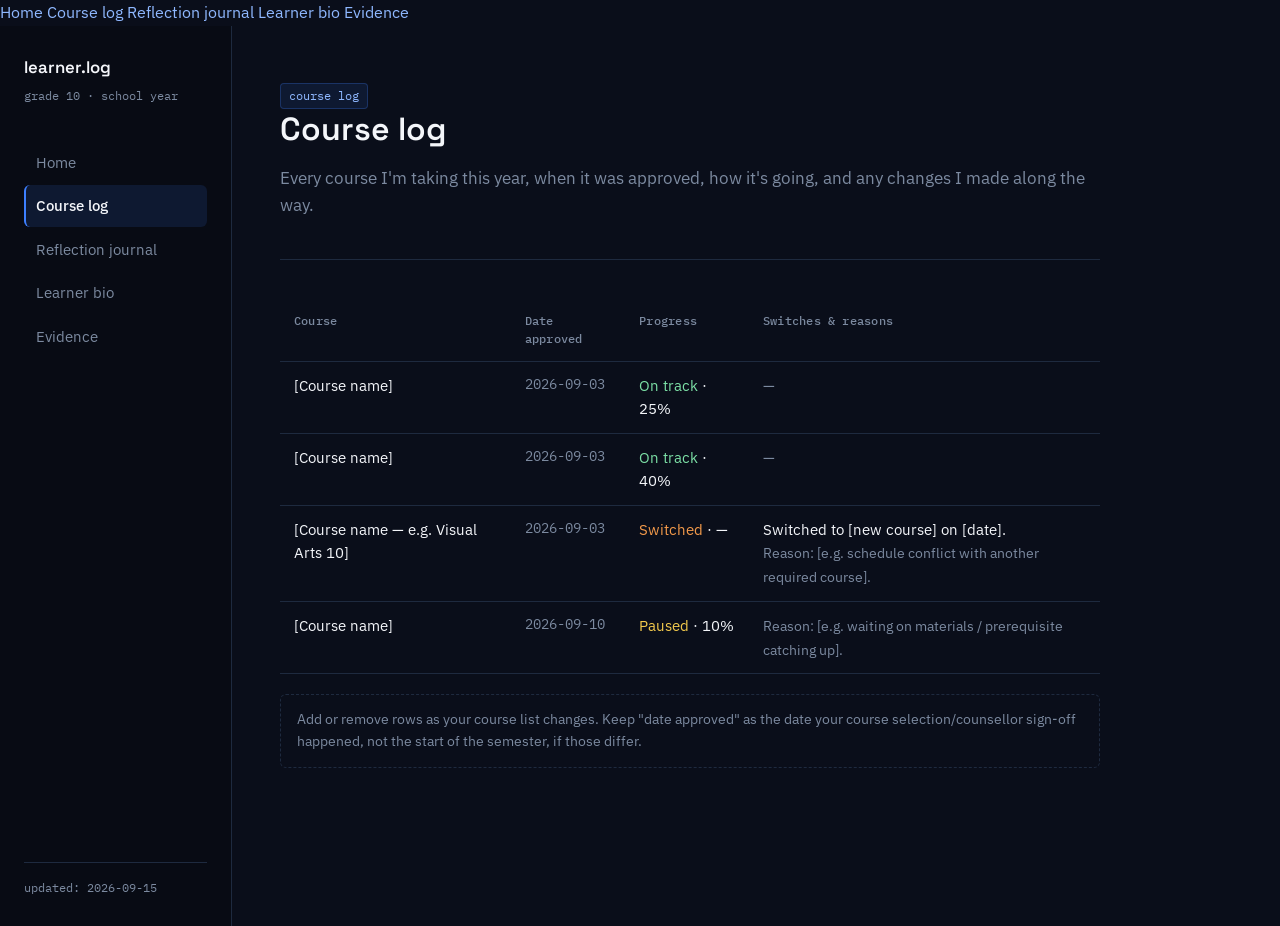
==== course-log.html @ 133d0c23 "Add files via upload" ====
<!DOCTYPE html>
<html lang="en">
<head>
<meta charset="UTF-8">
<meta name="viewport" content="width=device-width, initial-scale=1.0">
<title>Course log — Learner Portfolio</title>
<link rel="stylesheet" href="styles.css">
</head>
<body>

<div class="mobile-topbar">
  <span class="brand">learner.log</span>
</div>
<div class="mobile-nav">
  <a href="index.html">Home</a>
  <a href="course-log.html" class="active">Course log</a>
  <a href="reflection-journal.html">Reflection journal</a>
  <a href="learner-bio.html">Learner bio</a>
  <a href="evidence.html">Evidence</a>
</div>

<div class="shell">
  <aside class="sidebar">
    <div>
      <a href="index.html" class="brand">learner.log</a>
      <div class="brand-sub">grade 10 · school year</div>
      <nav class="nav">
        <a href="index.html">Home</a>
        <a href="course-log.html" class="active">Course log</a>
        <a href="reflection-journal.html">Reflection journal</a>
        <a href="learner-bio.html">Learner bio</a>
        <a href="evidence.html">Evidence</a>
      </nav>
    </div>
    <div class="sidebar-footer">updated: 2026-09-15</div>
  </aside>

  <main class="main">
    <div class="content" style="max-width: 820px;">
      <span class="tag">course log</span>
      <h1>Course log</h1>
      <p class="lede">Every course I'm taking this year, when it was approved, how it's going, and any changes I made along the way.</p>

      <hr class="rule">

      <table>
        <thead>
          <tr>
            <th>Course</th>
            <th>Date approved</th>
            <th>Progress</th>
            <th>Switches &amp; reasons</th>
          </tr>
        </thead>
        <tbody>
          <!-- EDIT: replace each row with your real courses. Duplicate a <tr> block for more rows. -->
          <tr>
            <td>[Course name]</td>
            <td class="dim mono">2026-09-03</td>
            <td><span class="status-ontrack">On track</span> · 25%</td>
            <td class="dim">—</td>
          </tr>
          <tr>
            <td>[Course name]</td>
            <td class="dim mono">2026-09-03</td>
            <td><span class="status-ontrack">On track</span> · 40%</td>
            <td class="dim">—</td>
          </tr>
          <tr>
            <td>[Course name — e.g. Visual Arts 10]</td>
            <td class="dim mono">2026-09-03</td>
            <td><span class="status-switched">Switched</span> · —</td>
            <td>
              Switched to [new course] on [date].<br>
              <span style="color: var(--muted); font-size: 0.85rem;">Reason: [e.g. schedule conflict with another required course].</span>
            </td>
          </tr>
          <tr>
            <td>[Course name]</td>
            <td class="dim mono">2026-09-10</td>
            <td><span class="status-paused">Paused</span> · 10%</td>
            <td class="dim">
              <span style="color: var(--muted); font-size: 0.85rem;">Reason: [e.g. waiting on materials / prerequisite catching up].</span>
            </td>
          </tr>
        </tbody>
      </table>

      <div class="placeholder-note" style="margin-top: 20px;">
        Add or remove rows as your course list changes. Keep "date approved" as the date your course selection/counsellor sign-off happened, not the start of the semester, if those differ.
      </div>
    </div>
  </main>
</div>

</body>
</html>
---- styles.css ----
/* ============================================================
   Learner Portfolio — shared stylesheet
   Palette: black > blue > white, minimal, technical
   ============================================================ */

@import url('https://fonts.googleapis.com/css2?family=Space+Grotesk:wght@500;600;700&family=IBM+Plex+Sans:wght@400;500;600&family=IBM+Plex+Mono:wght@400;500&display=swap');

:root {
  --bg: #0A0E1A;
  --bg-elevated: #101828;
  --bg-sidebar: #080B14;
  --line: #1E2A3F;
  --blue: #3D7FFF;
  --blue-soft: #8FB8FF;
  --white: #F4F6FA;
  --muted: #7C8AA0;

  --font-head: 'Space Grotesk', sans-serif;
  --font-body: 'IBM Plex Sans', sans-serif;
  --font-mono: 'IBM Plex Mono', monospace;

  --sidebar-w: 232px;
  --content-max: 680px;
}

* { box-sizing: border-box; }

html { -webkit-font-smoothing: antialiased; }

body {
  margin: 0;
  background: var(--bg);
  color: var(--white);
  font-family: var(--font-body);
  font-size: 16px;
  line-height: 1.6;
}

a {
  color: var(--blue-soft);
  text-decoration: none;
  border-bottom: 1px solid transparent;
  transition: border-color 0.15s ease, color 0.15s ease;
}
a:hover { border-bottom-color: var(--blue-soft); }
a:focus-visible, button:focus-visible, input:focus-visible, textarea:focus-visible {
  outline: 2px solid var(--blue);
  outline-offset: 2px;
}

h1, h2, h3 {
  font-family: var(--font-head);
  font-weight: 600;
  color: var(--white);
  line-height: 1.25;
  margin: 0 0 0.5em 0;
}
h1 { font-size: 2rem; }
h2 { font-size: 1.35rem; margin-top: 2.5em; }
h3 { font-size: 1.05rem; }

p { margin: 0 0 1em 0; color: var(--white); }
p.lede { color: var(--muted); font-size: 1.05rem; }

.mono {
  font-family: var(--font-mono);
  font-size: 0.85rem;
  color: var(--blue-soft);
}

/* ---------- Layout shell ---------- */

.shell {
  display: flex;
  min-height: 100vh;
}

.sidebar {
  width: var(--sidebar-w);
  flex-shrink: 0;
  background: var(--bg-sidebar);
  border-right: 1px solid var(--line);
  padding: 28px 24px;
  position: sticky;
  top: 0;
  height: 100vh;
  display: flex;
  flex-direction: column;
  justify-content: space-between;
}

.brand {
  display: block;
  font-family: var(--font-head);
  font-weight: 600;
  font-size: 1.05rem;
  color: var(--white);
  margin-bottom: 6px;
  border-bottom: none;
}
.brand:hover { border-bottom: none; color: var(--blue-soft); }

.brand-sub {
  font-family: var(--font-mono);
  font-size: 0.75rem;
  color: var(--muted);
  margin-bottom: 36px;
}

.nav {
  display: flex;
  flex-direction: column;
  gap: 2px;
}

.nav a {
  color: var(--muted);
  border-bottom: none;
  padding: 9px 10px;
  border-radius: 6px;
  font-size: 0.92rem;
  border-left: 2px solid transparent;
}
.nav a:hover { color: var(--white); background: rgba(61,127,255,0.08); }
.nav a.active {
  color: var(--white);
  background: rgba(61,127,255,0.12);
  border-left: 2px solid var(--blue);
  font-weight: 500;
}

.sidebar-footer {
  font-family: var(--font-mono);
  font-size: 0.72rem;
  color: var(--muted);
  border-top: 1px solid var(--line);
  padding-top: 16px;
}

.main {
  flex: 1;
  padding: 56px 48px 96px;
  max-width: 920px;
}

.content {
  max-width: var(--content-max);
}

/* ---------- Mobile top nav ---------- */

.mobile-topbar { display: none; }

@media (max-width: 860px) {
  .shell { flex-direction: column; }
  .sidebar {
    display: none;
  }
  .mobile-topbar {
    display: flex;
    align-items: center;
    justify-content: space-between;
    background: var(--bg-sidebar);
    border-bottom: 1px solid var(--line);
    padding: 16px 20px;
    position: sticky;
    top: 0;
    z-index: 10;
  }
  .mobile-topbar .brand { margin: 0; font-size: 0.98rem; }
  .mobile-nav {
    display: flex;
    gap: 14px;
    overflow-x: auto;
    padding: 12px 20px 14px;
    background: var(--bg-sidebar);
    border-bottom: 1px solid var(--line);
    font-size: 0.85rem;
  }
  .mobile-nav a { color: var(--muted); border-bottom: none; white-space: nowrap; }
  .mobile-nav a.active { color: var(--blue-soft); }
  .main { padding: 32px 22px 72px; }
}

/* ---------- Reusable components ---------- */

.panel {
  background: var(--bg-elevated);
  border: 1px solid var(--line);
  border-radius: 8px;
  padding: 22px 24px;
}

.tag {
  display: inline-block;
  font-family: var(--font-mono);
  font-size: 0.72rem;
  color: var(--blue-soft);
  background: rgba(61,127,255,0.1);
  border: 1px solid rgba(61,127,255,0.25);
  padding: 3px 8px;
  border-radius: 4px;
}

.status-ontrack { color: #7CE0A6; }
.status-paused { color: #F2C94C; }
.status-switched { color: #F2994A; }

/* table */

table {
  width: 100%;
  border-collapse: collapse;
  font-size: 0.92rem;
}
th, td {
  text-align: left;
  padding: 12px 14px;
  border-bottom: 1px solid var(--line);
  vertical-align: top;
}
th {
  font-family: var(--font-mono);
  font-size: 0.72rem;
  color: var(--muted);
  font-weight: 500;
  letter-spacing: 0.02em;
}
td { color: var(--white); }
td.dim { color: var(--muted); }

/* timeline (used only where content is genuinely sequential) */

.timeline {
  position: relative;
  padding-left: 28px;
  border-left: 1px solid var(--line);
}

.timeline-item {
  position: relative;
  margin-bottom: 40px;
}
.timeline-item::before {
  content: "";
  position: absolute;
  left: -33px;
  top: 4px;
  width: 9px;
  height: 9px;
  border-radius: 50%;
  background: var(--bg);
  border: 2px solid var(--blue);
}
.timeline-item:last-child { margin-bottom: 0; }

.entry-date {
  font-family: var(--font-mono);
  font-size: 0.8rem;
  color: var(--blue-soft);
  margin-bottom: 6px;
  display: block;
}

.field-label {
  font-family: var(--font-mono);
  font-size: 0.72rem;
  color: var(--muted);
  text-transform: none;
  margin: 14px 0 4px;
}
.field-label:first-child { margin-top: 0; }

/* evidence grid */

.evidence-grid {
  display: grid;
  grid-template-columns: repeat(auto-fill, minmax(220px, 1fr));
  gap: 16px;
}
.evidence-card {
  background: var(--bg-elevated);
  border: 1px solid var(--line);
  border-radius: 8px;
  padding: 18px;
  display: flex;
  flex-direction: column;
  gap: 10px;
}
.evidence-icon {
  width: 34px;
  height: 34px;
  border-radius: 6px;
  background: rgba(61,127,255,0.12);
  border: 1px solid rgba(61,127,255,0.3);
  display: flex;
  align-items: center;
  justify-content: center;
  color: var(--blue-soft);
  font-family: var(--font-mono);
  font-size: 0.8rem;
}
.evidence-card h3 { margin-bottom: 2px; font-size: 0.98rem; }
.evidence-card p { color: var(--muted); font-size: 0.85rem; margin-bottom: 0; }

.placeholder-note {
  border: 1px dashed var(--line);
  background: transparent;
  color: var(--muted);
  font-size: 0.85rem;
  padding: 14px 16px;
  border-radius: 6px;
}

hr.rule {
  border: none;
  border-top: 1px solid var(--line);
  margin: 40px 0;
}
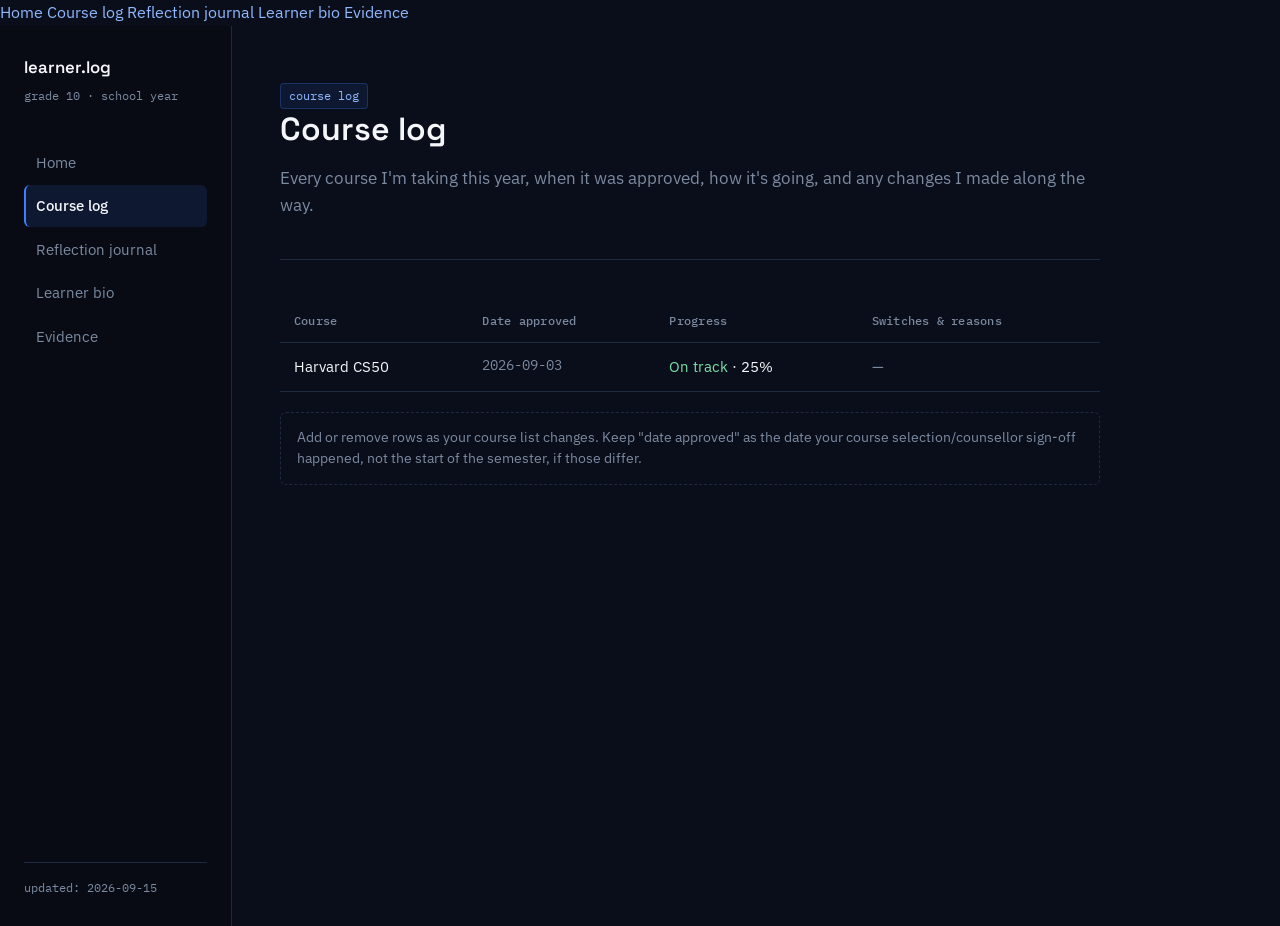
==== commit 4fc88e97: "Update course log with real course name and details" ====
--- a/course-log.html
+++ b/course-log.html
@@ -55,12 +55,12 @@
         <tbody>
           <!-- EDIT: replace each row with your real courses. Duplicate a <tr> block for more rows. -->
           <tr>
-            <td>[Course name]</td>
+            <td>Harvard CS50</td>
             <td class="dim mono">2026-09-03</td>
             <td><span class="status-ontrack">On track</span> · 25%</td>
             <td class="dim">—</td>
           </tr>
-          <tr>
+          <!--<tr>
             <td>[Course name]</td>
             <td class="dim mono">2026-09-03</td>
             <td><span class="status-ontrack">On track</span> · 40%</td>
@@ -83,6 +83,7 @@
               <span style="color: var(--muted); font-size: 0.85rem;">Reason: [e.g. waiting on materials / prerequisite catching up].</span>
             </td>
           </tr>
+          -->
         </tbody>
       </table>
 
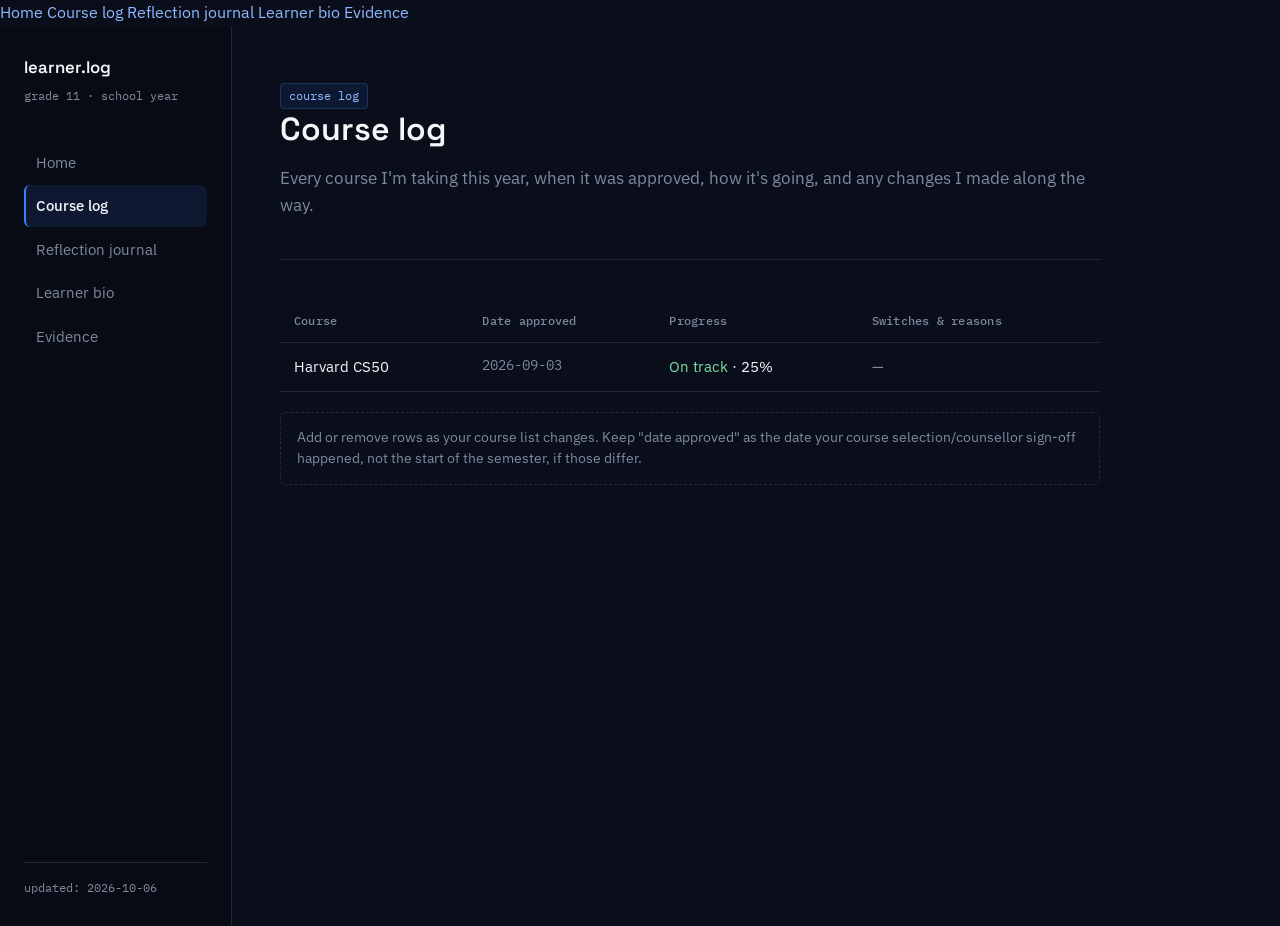
==== commit 15b6f030: "Update grade level and footer date in course-log.html" ====
--- a/course-log.html
+++ b/course-log.html
@@ -23,7 +23,7 @@
   <aside class="sidebar">
     <div>
       <a href="index.html" class="brand">learner.log</a>
-      <div class="brand-sub">grade 10 · school year</div>
+      <div class="brand-sub">grade 11 · school year</div>
       <nav class="nav">
         <a href="index.html">Home</a>
         <a href="course-log.html" class="active">Course log</a>
@@ -32,7 +32,7 @@
         <a href="evidence.html">Evidence</a>
       </nav>
     </div>
-    <div class="sidebar-footer">updated: 2026-09-15</div>
+    <div class="sidebar-footer">updated: 2026-10-06</div>
   </aside>
 
   <main class="main">
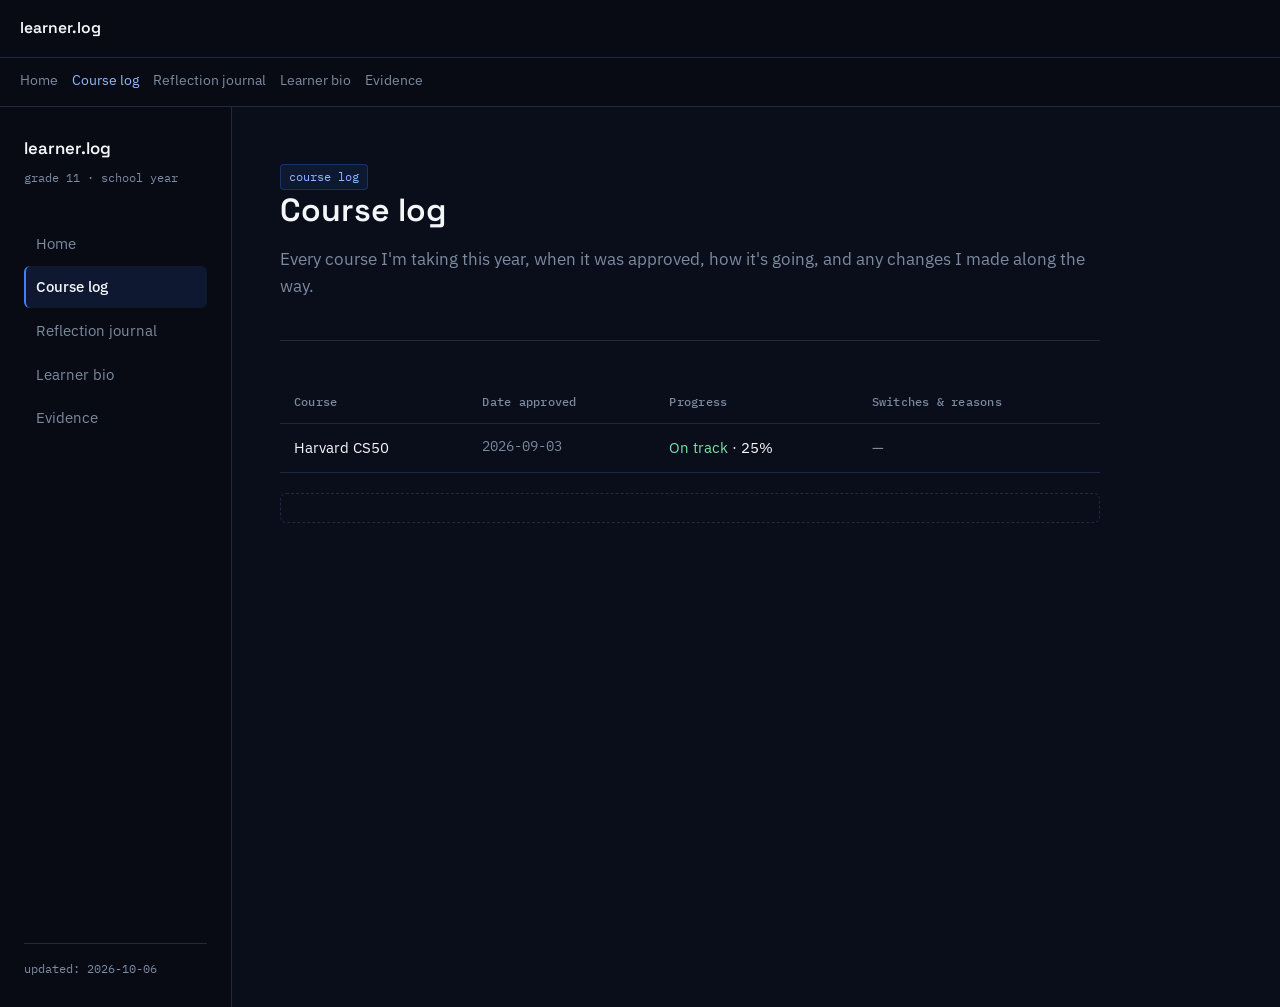
==== commit d5c3bca9: "Remove instructional note from course-log.html Removed note about course list changes and date appro" ====
--- a/course-log.html
+++ b/course-log.html
@@ -88,7 +88,6 @@
       </table>
 
       <div class="placeholder-note" style="margin-top: 20px;">
-        Add or remove rows as your course list changes. Keep "date approved" as the date your course selection/counsellor sign-off happened, not the start of the semester, if those differ.
       </div>
     </div>
   </main>
--- a/styles.css
+++ b/styles.css
@@ -148,40 +148,56 @@
 }
 
 /* ---------- Mobile top nav ---------- */
-
-.mobile-topbar { display: none; }
+.mobile-topbar {
+  display: flex;
+  align-items: center;
+  justify-content: space-between;
+  background: var(--bg-sidebar);
+  border-bottom: 1px solid var(--line);
+  padding: 16px 20px;
+  position: sticky;
+  top: 0;
+  z-index: 10;
+}
+
+.mobile-topbar .brand {
+  margin: 0;
+  font-size: 0.98rem;
+}
+
+.mobile-nav {
+  display: flex;
+  gap: 14px;
+  overflow-x: auto;
+  padding: 12px 20px 14px;
+  background: var(--bg-sidebar);
+  border-bottom: 1px solid var(--line);
+  font-size: 0.85rem;
+}
+
+.mobile-nav a {
+  color: var(--muted);
+  border-bottom: none;
+  white-space: nowrap;
+}
+
+.mobile-nav a.active {
+  color: var(--blue-soft);
+}
 
 @media (max-width: 860px) {
-  .shell { flex-direction: column; }
+  .shell {
+    flex-direction: column;
+  }
+
   .sidebar {
     display: none;
   }
-  .mobile-topbar {
-    display: flex;
-    align-items: center;
-    justify-content: space-between;
-    background: var(--bg-sidebar);
-    border-bottom: 1px solid var(--line);
-    padding: 16px 20px;
-    position: sticky;
-    top: 0;
-    z-index: 10;
+
+  .main {
+    padding: 32px 22px 72px;
   }
-  .mobile-topbar .brand { margin: 0; font-size: 0.98rem; }
-  .mobile-nav {
-    display: flex;
-    gap: 14px;
-    overflow-x: auto;
-    padding: 12px 20px 14px;
-    background: var(--bg-sidebar);
-    border-bottom: 1px solid var(--line);
-    font-size: 0.85rem;
-  }
-  .mobile-nav a { color: var(--muted); border-bottom: none; white-space: nowrap; }
-  .mobile-nav a.active { color: var(--blue-soft); }
-  .main { padding: 32px 22px 72px; }
-}
-
+}
 /* ---------- Reusable components ---------- */
 
 .panel {
